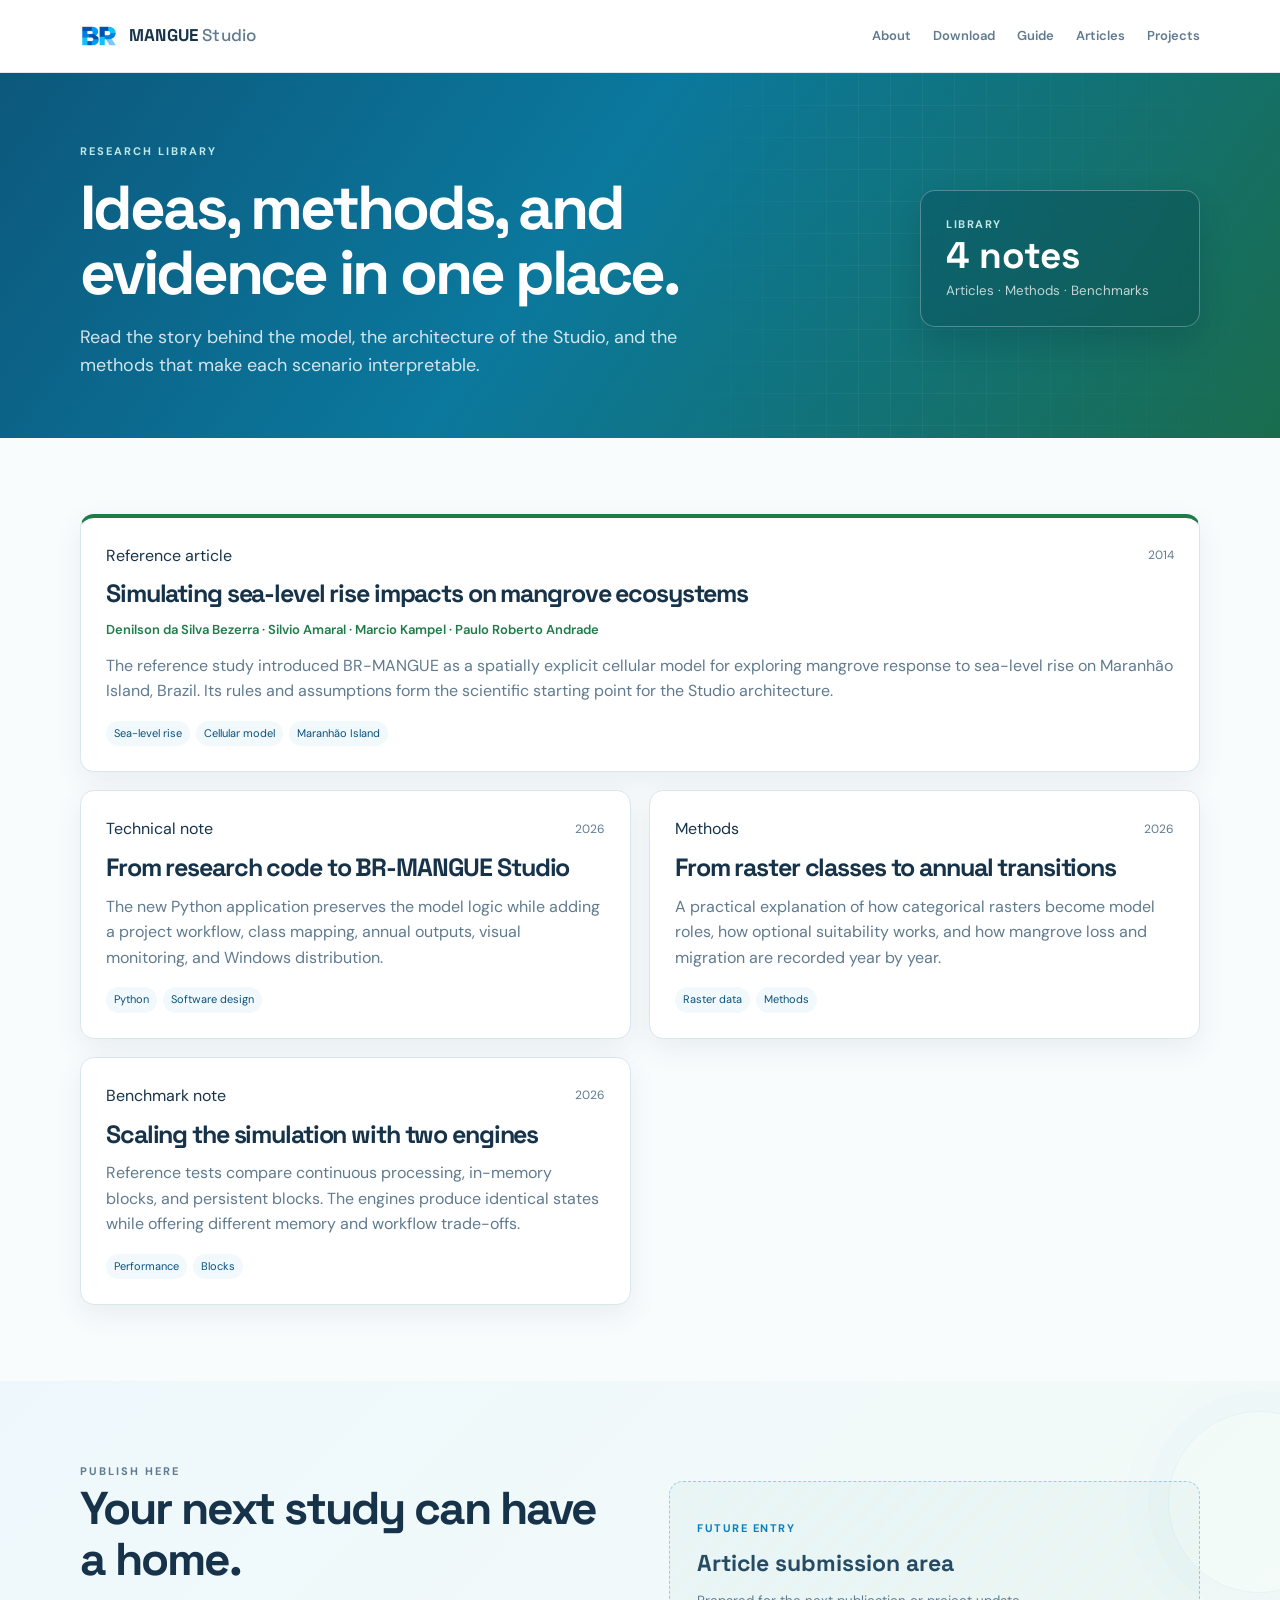
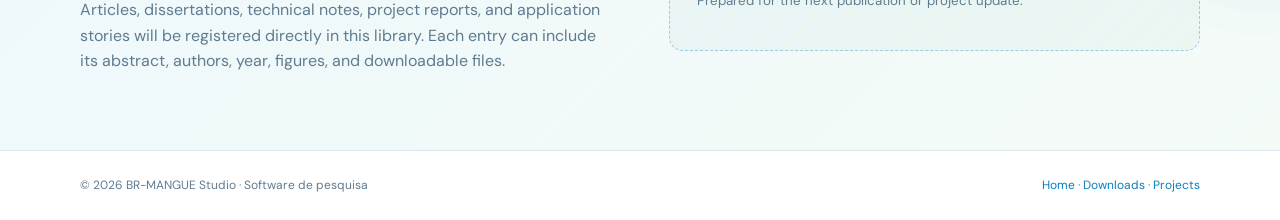
==== docs/articles.html @ ee466a0e "Add direct downloads and portal pages" ====
<!doctype html>
<html lang="en">
<head>
  <meta charset="utf-8">
  <meta name="viewport" content="width=device-width, initial-scale=1">
  <meta name="description" content="Research articles, technical notes, and methods related to BR-MANGUE Studio.">
  <title>Articles · BR-MANGUE Studio</title>
  <link rel="icon" href="assets/BR-MANGUE_BR_icon.png" type="image/png">
  <link rel="stylesheet" href="styles.css">
</head>
<body>
  <header class="site-header"><div class="container nav-wrap"><a class="brand" href="index.html"><img src="assets/BR-MANGUE_BR_icon.png" alt="BR-MANGUE icon"><span>MANGUE <em>Studio</em></span></a><nav aria-label="Primary navigation"><a href="index.html#about">About</a><a href="downloads.html">Download</a><a href="guide.html">Guide</a><a href="articles.html" aria-current="page">Articles</a><a href="projects.html">Projects</a></nav></div></header>

  <main>
    <section class="page-hero"><div class="container page-hero-grid"><div><p class="eyebrow">Research library</p><h1>Ideas, methods, and evidence in one place.</h1><p class="page-lead">Read the story behind the model, the architecture of the Studio, and the methods that make each scenario interpretable.</p></div><div class="page-hero-badge"><span>Library</span><b>4 notes</b><small>Articles · Methods · Benchmarks</small></div></div></section>

    <section class="section"><div class="container"><div class="article-grid"><article class="article-card featured-article"><div class="article-meta"><span>Reference article</span><small>2014</small></div><h2>Simulating sea-level rise impacts on mangrove ecosystems</h2><p class="byline">Denilson da Silva Bezerra · Silvio Amaral · Marcio Kampel · Paulo Roberto Andrade</p><p>The reference study introduced BR-MANGUE as a spatially explicit cellular model for exploring mangrove response to sea-level rise on Maranhão Island, Brazil. Its rules and assumptions form the scientific starting point for the Studio architecture.</p><div class="article-tags"><span>Sea-level rise</span><span>Cellular model</span><span>Maranhão Island</span></div></article><article class="article-card"><div class="article-meta"><span>Technical note</span><small>2026</small></div><h2>From research code to BR-MANGUE Studio</h2><p>The new Python application preserves the model logic while adding a project workflow, class mapping, annual outputs, visual monitoring, and Windows distribution.</p><div class="article-tags"><span>Python</span><span>Software design</span></div></article><article class="article-card"><div class="article-meta"><span>Methods</span><small>2026</small></div><h2>From raster classes to annual transitions</h2><p>A practical explanation of how categorical rasters become model roles, how optional suitability works, and how mangrove loss and migration are recorded year by year.</p><div class="article-tags"><span>Raster data</span><span>Methods</span></div></article><article class="article-card"><div class="article-meta"><span>Benchmark note</span><small>2026</small></div><h2>Scaling the simulation with two engines</h2><p>Reference tests compare continuous processing, in-memory blocks, and persistent blocks. The engines produce identical states while offering different memory and workflow trade-offs.</p><div class="article-tags"><span>Performance</span><span>Blocks</span></div></article></div></div></section>

    <section class="section tinted"><div class="container split"><div><p class="eyebrow">Publish here</p><h2>Your next study can have a home.</h2><p>Articles, dissertations, technical notes, project reports, and application stories will be registered directly in this library. Each entry can include its abstract, authors, year, figures, and downloadable files.</p></div><div class="submission-card"><span>Future entry</span><b>Article submission area</b><small>Prepared for the next publication or project update.</small></div></div></section>
  </main>

  <footer class="site-footer"><div class="container footer-wrap"><span>© 2026 BR-MANGUE Studio · Software de pesquisa</span><span><a href="index.html">Home</a> · <a href="downloads.html">Downloads</a> · <a href="projects.html">Projects</a></span></div></footer>
</body>
</html>
---- docs/styles.css ----
@import url('https://fonts.googleapis.com/css2?family=DM+Sans:wght@400;500;600;700&family=Space+Grotesk:wght@500;600;700&display=swap');

:root {
  --ink: #17334a;
  --ink-soft: #274b63;
  --muted: #607b8f;
  --blue: #087fbe;
  --blue-deep: #07517e;
  --cyan: #18b5d7;
  --green: #217b49;
  --green-deep: #125e3b;
  --moss: #a8d982;
  --coral: #e96950;
  --sand: #f4a45e;
  --line: #d9e7ed;
  --paper: #ffffff;
  --mist: #f2f9fc;
  --foam: #edf8f1;
  --shadow: 0 18px 50px rgba(20, 62, 88, .12);
  --shadow-soft: 0 10px 28px rgba(20, 62, 88, .08);
}

* { box-sizing: border-box; }
html { scroll-behavior: smooth; }
body { margin: 0; color: var(--ink); font: 16px/1.6 "DM Sans", "Segoe UI", Arial, sans-serif; background: #f9fcfd; }
body::selection { color: #fff; background: var(--blue); }
a { color: inherit; text-decoration: none; }
.container { width: min(1120px, calc(100% - 48px)); margin: auto; }

.site-header { position: sticky; top: 0; z-index: 5; background: rgba(255, 255, 255, .9); border-bottom: 1px solid rgba(217, 231, 237, .9); backdrop-filter: blur(16px); }
.nav-wrap { display: flex; align-items: center; justify-content: space-between; min-height: 72px; gap: 28px; }
.brand { display: inline-flex; align-items: center; gap: 11px; color: var(--ink); font-family: "Space Grotesk", "Segoe UI", sans-serif; font-size: 17px; font-weight: 700; letter-spacing: .01em; transition: color .25s ease, transform .25s ease; }
.brand:hover { color: var(--blue); transform: translateY(-1px); }
.brand img { width: 38px; height: 38px; object-fit: contain; }
.brand em { color: var(--muted); font-style: normal; font-weight: 500; }
.site-header nav { display: flex; align-items: center; gap: 22px; color: var(--muted); font-size: 13px; font-weight: 600; }
.site-header nav a { transition: color .2s ease, transform .2s ease; }
.site-header nav a:hover { color: var(--blue); transform: translateY(-1px); }
.nav-button { padding: 8px 14px; color: var(--blue) !important; border: 1px solid rgba(8, 127, 190, .35); border-radius: 9px; background: rgba(8, 127, 190, .04); }
.nav-button:hover { background: var(--mist); }

.hero { position: relative; overflow: hidden; padding: 78px 0 72px; background: radial-gradient(circle at 84% 8%, rgba(24, 181, 215, .16), transparent 30%), linear-gradient(135deg, #eef9fd 0%, #fff 54%, #f0faf3 100%); }
.hero::before { position: absolute; width: 520px; height: 520px; right: -180px; bottom: -270px; content: ""; border: 1px solid rgba(33, 123, 73, .12); border-radius: 50%; box-shadow: 0 0 0 38px rgba(33, 123, 73, .035), 0 0 0 78px rgba(33, 123, 73, .025); animation: orbit 18s ease-in-out infinite alternate; }
.hero::after { position: absolute; inset: 0 0 0 47%; content: ""; opacity: .28; background-image: linear-gradient(rgba(8, 127, 190, .16) 1px, transparent 1px), linear-gradient(90deg, rgba(8, 127, 190, .16) 1px, transparent 1px); background-size: 34px 34px; mask-image: linear-gradient(90deg, transparent 0%, #000 28%, #000 72%, transparent 100%); animation: cells 24s linear infinite; }
.hero-grid { position: relative; z-index: 1; display: grid; grid-template-columns: minmax(0, 1.05fr) minmax(340px, .95fr); align-items: center; gap: 58px; }

.eyebrow { display: inline-flex; align-items: center; margin: 0 0 14px; color: var(--blue); font-size: 11px; font-weight: 700; letter-spacing: .18em; text-transform: uppercase; }
.hero h1, h2, h3 { font-family: "Space Grotesk", "Segoe UI", sans-serif; }
.hero h1 { max-width: 700px; margin: 0 0 20px; color: var(--ink); font-size: clamp(42px, 5.5vw, 70px); line-height: 1.06; letter-spacing: -.055em; }
.lead { max-width: 600px; margin: 0; color: var(--muted); font-size: 19px; line-height: 1.58; }
.hero-actions { display: flex; flex-wrap: wrap; gap: 11px; margin: 30px 0 16px; }
.button { display: inline-flex; align-items: center; justify-content: center; padding: 11px 17px; border-radius: 9px; font-size: 13px; font-weight: 700; transition: transform .25s ease, box-shadow .25s ease, background .25s ease; }
.button:hover { transform: translateY(-2px); }
.button.primary { color: #fff; background: linear-gradient(135deg, var(--blue), #0699be); box-shadow: 0 9px 22px rgba(8, 127, 190, .22); }
.button.primary:hover { box-shadow: 0 13px 28px rgba(8, 127, 190, .28); }
.button.secondary { color: var(--ink-soft); border: 1px solid var(--line); background: rgba(255, 255, 255, .8); }
.button.secondary:hover { background: #fff; box-shadow: var(--shadow-soft); }
.version-note { margin: 0; color: var(--muted); font-size: 12px; }

.hero-side { display: grid; gap: 16px; }
.demo-card, .hero-card { margin: 0; border: 1px solid rgba(217, 231, 237, .95); border-radius: 17px; background: rgba(255, 255, 255, .92); box-shadow: var(--shadow); transition: transform .35s ease, box-shadow .35s ease; }
.demo-card { padding: 13px 13px 15px; animation: float 9s ease-in-out infinite; }
.hero-card { padding: 22px; animation: float 9s ease-in-out 1.2s infinite; }
.demo-card:hover, .hero-card:hover { transform: translateY(-5px); box-shadow: 0 22px 55px rgba(20, 62, 88, .16); }
.demo-label { margin: 0 2px 10px; color: var(--green); font-size: 11px; font-weight: 700; letter-spacing: .14em; text-align: center; text-transform: uppercase; }
.demo-card img { display: block; width: 100%; height: auto; border: 1px solid var(--line); border-radius: 10px; }
.demo-card figcaption { margin: 10px 2px 0; color: var(--muted); font-size: 12px; line-height: 1.45; }
.hero-card img { display: block; width: 100%; height: auto; }
.hero-card-footer { display: flex; flex-wrap: wrap; gap: 7px; margin-top: 16px; }
.hero-card-footer span { padding: 4px 8px; color: var(--green-deep); border-radius: 30px; background: var(--foam); font-size: 11px; font-weight: 600; }

.section { position: relative; padding: 76px 0; }
.section.tinted { overflow: hidden; background: linear-gradient(135deg, #eef8fc 0%, #f4fbf7 100%); }
.section.tinted::after { position: absolute; width: 180px; height: 180px; right: -70px; top: 30px; content: ""; opacity: .5; border: 1px solid rgba(8, 127, 190, .12); border-radius: 50%; box-shadow: 0 0 0 20px rgba(8, 127, 190, .025), 0 0 0 42px rgba(8, 127, 190, .02); }
h2 { max-width: 720px; margin: 0 0 13px; color: var(--ink); font-size: clamp(30px, 4vw, 46px); line-height: 1.1; letter-spacing: -.045em; }
.section-intro { max-width: 720px; margin: 0; color: var(--muted); font-size: 17px; }
.feature-grid { display: grid; grid-template-columns: repeat(3, 1fr); gap: 18px; margin-top: 36px; }
.feature-grid article, .benchmark-card { position: relative; overflow: hidden; padding: 23px; border: 1px solid var(--line); border-radius: 13px; background: rgba(255, 255, 255, .9); box-shadow: var(--shadow-soft); transition: transform .3s ease, border-color .3s ease, box-shadow .3s ease; }
.feature-grid article::before, .benchmark-card::before { position: absolute; inset: 0 0 auto; height: 3px; content: ""; background: linear-gradient(90deg, var(--cyan), var(--green)); transform: scaleX(.25); transform-origin: left; transition: transform .3s ease; }
.feature-grid article:hover, .benchmark-card:hover { border-color: rgba(8, 127, 190, .3); box-shadow: 0 16px 34px rgba(20, 62, 88, .12); transform: translateY(-4px); }
.feature-grid article:hover::before, .benchmark-card:hover::before { transform: scaleX(1); }
.feature-number { display: inline-grid; width: 27px; height: 27px; place-items: center; color: var(--blue); border: 1px solid rgba(8, 127, 190, .25); border-radius: 50%; background: var(--mist); font-size: 11px; font-weight: 700; }
.feature-grid h3 { margin: 23px 0 7px; font-size: 19px; letter-spacing: -.02em; }
.feature-grid p, .split p { margin: 0; color: var(--muted); }
.split { display: grid; grid-template-columns: 1fr 1fr; align-items: center; gap: 58px; }
.info-card { display: grid; gap: 5px; padding: 27px 30px; border: 1px solid rgba(33, 123, 73, .14); border-left: 4px solid var(--green); background: linear-gradient(145deg, #fff, #f4fbf7); box-shadow: var(--shadow); }
.info-card strong, .benchmark-card strong { color: var(--muted); font-size: 11px; font-weight: 700; letter-spacing: .13em; text-transform: uppercase; }
.info-card span { color: var(--green); font-family: "Space Grotesk", sans-serif; font-size: 27px; font-weight: 700; }
.info-card small, .geotam-card small { color: var(--muted); }
.text-link { display: inline-block; margin-top: 19px; color: var(--blue); font-weight: 700; transition: color .2s ease, transform .2s ease; }
.text-link:hover { color: var(--green); transform: translateX(3px); }
.link-list { display: grid; border-top: 1px solid var(--line); }
.link-list a { display: grid; grid-template-columns: 1fr auto; gap: 2px; padding: 15px 0; border-bottom: 1px solid var(--line); transition: padding .25s ease, color .2s ease; }
.link-list a:hover { padding-left: 7px; color: var(--blue); }
.link-list span { font-weight: 700; }
.link-list small { color: var(--muted); }
.link-list b { grid-column: 2; grid-row: 1 / span 2; color: var(--blue); font-weight: 500; }
.research-block { align-items: start; }
.geotam-card { display: grid; justify-items: center; gap: 12px; padding: 24px; border: 1px solid var(--line); border-radius: 13px; background: rgba(255, 255, 255, .88); text-align: center; box-shadow: var(--shadow-soft); }
.geotam-card span { color: var(--muted); font-size: 11px; font-weight: 700; letter-spacing: .14em; text-transform: uppercase; }
.geotam-card img { display: block; width: min(100%, 360px); height: auto; object-fit: contain; }
.benchmark-grid { display: grid; grid-template-columns: repeat(3, 1fr); gap: 18px; margin-top: 32px; }
.benchmark-card { display: grid; gap: 8px; padding: 23px; }
.benchmark-card span { color: var(--green); font-family: "Space Grotesk", sans-serif; font-size: 26px; font-weight: 700; line-height: 1.1; }
.benchmark-card small { color: var(--muted); line-height: 1.45; }
.benchmark-note { max-width: 900px; margin: 21px 0 0; color: var(--muted); font-size: 13px; }
.origin-block { align-items: center; }
.origin-block p + p { margin-top: 14px; }
.origin-card { display: grid; gap: 8px; padding: 29px; border: 1px solid rgba(8, 127, 190, .16); border-radius: 14px; background: linear-gradient(145deg, #fff, #eff9fc); box-shadow: var(--shadow); }
.origin-card span { color: var(--blue); font-size: 11px; font-weight: 700; letter-spacing: .14em; text-transform: uppercase; }
.origin-card b { color: var(--ink); font-family: "Space Grotesk", sans-serif; font-size: 28px; line-height: 1.12; }
.origin-card small { color: var(--muted); line-height: 1.5; }
.site-footer { padding: 25px 0; color: var(--muted); font-size: 12px; border-top: 1px solid var(--line); background: #fff; }
.footer-wrap { display: flex; justify-content: space-between; gap: 20px; }
.site-footer a { color: var(--blue); transition: color .2s ease; }
.site-footer a:hover { color: var(--green); }
code { padding: 2px 6px; color: var(--blue-deep); border-radius: 5px; background: #eaf4f8; font-size: .9em; }

@keyframes float { 0%, 100% { transform: translateY(0); } 50% { transform: translateY(-5px); } }
@keyframes orbit { from { transform: translate(0, 0) rotate(0deg); } to { transform: translate(-18px, -12px) rotate(12deg); } }
@keyframes cells { from { background-position: 0 0, 0 0; } to { background-position: 34px 34px, 34px 34px; } }

@media (max-width: 900px) {
  .hero-grid { grid-template-columns: 1fr; gap: 42px; }
  .hero-side { max-width: 650px; }
  .benchmark-grid { grid-template-columns: 1fr; }
}
@media (max-width: 820px) {
  .site-header nav a:not(.nav-button) { display: none; }
  .hero { padding: 61px 0 58px; }
  .section { padding: 62px 0; }
  .feature-grid, .split { grid-template-columns: 1fr; gap: 28px; }
  .footer-wrap { flex-direction: column; gap: 7px; }
  .hero h1 { font-size: 47px; }
}
@media (max-width: 480px) {
  .container { width: min(100% - 32px, 1120px); }
  .nav-wrap { min-height: 64px; }
  .brand { font-size: 15px; }
  .hero h1 { font-size: 40px; }
  .lead { font-size: 18px; }
  .hero-actions { align-items: stretch; flex-direction: column; }
  .button { width: 100%; }
}
@media (prefers-reduced-motion: reduce) {
  *, *::before, *::after { animation-duration: .01ms !important; animation-iteration-count: 1 !important; scroll-behavior: auto !important; transition-duration: .01ms !important; }
}

/* Inner pages: a compact portal layout with the same coastal palette. */
.page-hero { position: relative; overflow: hidden; padding: 64px 0 58px; background: linear-gradient(125deg, #0c587c 0%, #0b789d 44%, #196c4d 100%); }
.page-hero::after { position: absolute; inset: 0 0 0 52%; content: ""; opacity: .22; background-image: linear-gradient(rgba(255,255,255,.22) 1px, transparent 1px), linear-gradient(90deg, rgba(255,255,255,.22) 1px, transparent 1px); background-size: 32px 32px; mask-image: linear-gradient(90deg, transparent, #000 35%, transparent); animation: cells 28s linear infinite; }
.page-hero-grid { position: relative; z-index: 1; display: grid; grid-template-columns: minmax(0, 1fr) 280px; align-items: center; gap: 52px; }
.page-hero .eyebrow { color: #bfe9e7; }
.page-hero h1 { max-width: 750px; margin: 0; color: #fff; font-family: "Space Grotesk", sans-serif; font-size: clamp(39px, 5vw, 62px); line-height: 1.06; letter-spacing: -.05em; }
.page-lead { max-width: 660px; margin: 18px 0 0; color: rgba(255,255,255,.82); font-size: 18px; line-height: 1.55; }
.page-hero-badge { display: grid; gap: 4px; padding: 25px; color: #fff; border: 1px solid rgba(255,255,255,.28); border-radius: 15px; background: rgba(3, 49, 70, .25); box-shadow: 0 16px 32px rgba(3, 40, 58, .2); backdrop-filter: blur(10px); }
.page-hero-badge span { color: #bfe9e7; font-size: 11px; font-weight: 700; letter-spacing: .14em; text-transform: uppercase; }
.page-hero-badge b { font-family: "Space Grotesk", sans-serif; font-size: 37px; line-height: 1.05; }
.page-hero-badge small { color: rgba(255,255,255,.74); }

.download-grid { display: grid; grid-template-columns: minmax(0, 1.18fr) minmax(280px, .82fr); gap: 22px; align-items: stretch; }
.download-card, .requirements-card { padding: 28px; border: 1px solid var(--line); border-radius: 15px; background: #fff; box-shadow: var(--shadow-soft); }
.download-card.featured { border-top: 4px solid var(--blue); }
.download-card h2, .requirements-card h2 { margin: 17px 0 10px; font-size: 29px; }
.download-card p, .requirements-card p { color: var(--muted); }
.download-card-top, .project-top, .article-meta { display: flex; align-items: center; justify-content: space-between; gap: 12px; }
.release-tag, .project-top span { padding: 5px 9px; color: var(--green-deep); border-radius: 30px; background: var(--foam); font-size: 10px; font-weight: 700; letter-spacing: .12em; text-transform: uppercase; }
.release-date, .article-meta small { color: var(--muted); font-size: 12px; }
.check-list { display: grid; gap: 7px; margin: 20px 0 25px; padding: 0; list-style: none; color: var(--ink-soft); font-size: 14px; }
.check-list li { position: relative; padding-left: 21px; }
.check-list li::before { position: absolute; left: 0; top: .55em; width: 8px; height: 8px; content: ""; border-radius: 50%; background: var(--cyan); box-shadow: 0 0 0 4px rgba(24,181,215,.12); }
.download-button { margin-top: 3px; }
.download-meta { margin: 17px 0 0; font-size: 11px; line-height: 1.6; overflow-wrap: anywhere; }
.download-meta code { font-size: 10px; }
.requirements-card { display: grid; align-content: start; gap: 9px; background: linear-gradient(145deg, #f4fbfd, #f3faf5); }
.requirements-card .eyebrow { margin-bottom: 2px; }
.requirement-row { display: flex; justify-content: space-between; gap: 12px; padding: 10px 0; border-bottom: 1px solid var(--line); font-size: 13px; }
.requirement-row span { color: var(--muted); }
.requirement-row b { color: var(--ink-soft); text-align: right; }
.notice { display: grid; gap: 3px; margin-top: 10px; padding: 12px; border-radius: 9px; background: rgba(244,164,94,.13); }
.notice strong { color: #9a5b22; font-size: 12px; }
.notice small { color: var(--muted); line-height: 1.45; }
.release-list { display: grid; gap: 12px; }
.release-list > div { display: grid; gap: 3px; padding: 18px 20px; border: 1px solid var(--line); border-radius: 11px; background: rgba(255,255,255,.82); }
.release-list span { color: var(--blue); font-family: "Space Grotesk", sans-serif; font-size: 24px; font-weight: 700; }
.release-list b { color: var(--ink-soft); }
.release-list small { color: var(--muted); }
.release-next { opacity: .74; }

.step-grid { display: grid; grid-template-columns: repeat(4, 1fr); gap: 15px; }
.step-grid article { padding: 21px; border: 1px solid var(--line); border-radius: 13px; background: #fff; box-shadow: var(--shadow-soft); transition: transform .3s ease, box-shadow .3s ease; }
.step-grid article:hover { transform: translateY(-4px); box-shadow: var(--shadow); }
.step-grid article > span { color: var(--blue); font-family: "Space Grotesk", sans-serif; font-size: 12px; font-weight: 700; }
.step-grid h2 { margin: 22px 0 8px; font-size: 20px; }
.step-grid p { margin: 0; color: var(--muted); font-size: 14px; line-height: 1.5; }
.guide-section { display: grid; grid-template-columns: .85fr 1.15fr; gap: 58px; align-items: start; }
.guide-points { display: grid; gap: 0; border-top: 1px solid rgba(8,127,190,.18); }
.guide-points > div { display: grid; gap: 3px; padding: 15px 0; border-bottom: 1px solid rgba(8,127,190,.18); }
.guide-points b { color: var(--ink-soft); }
.guide-points span { color: var(--muted); font-size: 14px; }
.input-list { display: grid; border-top: 1px solid var(--line); }
.input-list > div { display: flex; justify-content: space-between; gap: 18px; padding: 14px 0; border-bottom: 1px solid var(--line); font-size: 14px; }
.input-list span { color: var(--muted); }
.input-list b { color: var(--ink-soft); text-align: right; }
.engine-grid { display: grid; grid-template-columns: repeat(2, 1fr); gap: 18px; margin-top: 29px; }
.engine-grid article { padding: 26px; border: 1px solid var(--line); border-radius: 13px; background: rgba(255,255,255,.9); box-shadow: var(--shadow-soft); }
.engine-grid article h2 { margin: 17px 0 8px; font-size: 25px; }
.engine-grid article p { margin: 0; color: var(--muted); }
.engine-mark { color: var(--blue); font-size: 11px; font-weight: 700; letter-spacing: .14em; text-transform: uppercase; }
.check-panel { display: grid; gap: 10px; padding: 22px; border: 1px solid var(--line); border-radius: 13px; background: #fff; box-shadow: var(--shadow-soft); }
.check-panel label { display: flex; align-items: center; gap: 10px; color: var(--ink-soft); font-size: 14px; }
.check-panel input { accent-color: var(--green); }
.pdf-slot, .submission-card { display: grid; align-content: center; gap: 8px; min-height: 170px; padding: 27px; border: 1px dashed rgba(8,127,190,.35); border-radius: 14px; background: repeating-linear-gradient(-45deg, rgba(8,127,190,.035), rgba(8,127,190,.035) 10px, rgba(33,123,73,.035) 10px, rgba(33,123,73,.035) 20px); }
.pdf-slot span, .submission-card span { color: var(--blue); font-size: 11px; font-weight: 700; letter-spacing: .14em; text-transform: uppercase; }
.pdf-slot b, .submission-card b { color: var(--ink-soft); font-family: "Space Grotesk", sans-serif; font-size: 23px; }
.pdf-slot small, .submission-card small { color: var(--muted); }

.article-grid { display: grid; grid-template-columns: repeat(2, 1fr); gap: 18px; }
.article-card { display: grid; align-content: start; gap: 12px; padding: 25px; border: 1px solid var(--line); border-radius: 14px; background: #fff; box-shadow: var(--shadow-soft); transition: transform .3s ease, box-shadow .3s ease; }
.article-card:hover { transform: translateY(-4px); box-shadow: var(--shadow); }
.article-card h2 { margin: 0; font-size: 25px; }
.article-card p { margin: 0; color: var(--muted); }
.article-card .byline { color: var(--green); font-size: 13px; font-weight: 600; }
.article-tags { display: flex; flex-wrap: wrap; gap: 6px; margin-top: 5px; }
.article-tags span { padding: 4px 8px; color: var(--blue-deep); border-radius: 30px; background: var(--mist); font-size: 11px; }
.featured-article { grid-column: 1 / -1; border-top: 4px solid var(--green); }

.project-grid { display: grid; grid-template-columns: repeat(3, 1fr); gap: 18px; }
.project-card { display: grid; align-content: start; gap: 13px; padding: 24px; border: 1px solid var(--line); border-radius: 14px; background: #fff; box-shadow: var(--shadow-soft); transition: transform .3s ease, box-shadow .3s ease; }
.project-card:hover { transform: translateY(-4px); box-shadow: var(--shadow); }
.project-card.project-featured { border-top: 4px solid var(--blue); }
.project-top b { color: var(--green); font-size: 11px; }
.project-card h2 { margin: 5px 0 0; font-size: 25px; }
.project-card p { margin: 0; color: var(--muted); }
.project-stats { display: grid; gap: 6px; margin-top: 6px; padding-top: 13px; border-top: 1px solid var(--line); }
.project-stats span { color: var(--muted); font-size: 12px; }
.project-stats b { color: var(--ink-soft); }
.timeline { display: grid; gap: 0; max-width: 820px; margin-top: 29px; }
.timeline-item { display: grid; grid-template-columns: 85px 1fr; gap: 20px; padding: 17px 0; border-bottom: 1px solid rgba(8,127,190,.18); }
.timeline-item > span { color: var(--blue); font-family: "Space Grotesk", sans-serif; font-size: 13px; font-weight: 700; }
.timeline-item div { display: grid; gap: 3px; }
.timeline-item b { color: var(--ink-soft); }
.timeline-item small { color: var(--muted); }

@media (max-width: 900px) {
  .page-hero-grid, .download-grid, .guide-section { grid-template-columns: 1fr; gap: 30px; }
  .page-hero-badge { max-width: 330px; }
  .step-grid { grid-template-columns: repeat(2, 1fr); }
  .project-grid { grid-template-columns: 1fr; }
}
@media (max-width: 820px) {
  .page-hero { padding: 53px 0 48px; }
  .page-hero h1 { font-size: 44px; }
  .engine-grid, .article-grid { grid-template-columns: 1fr; }
  .featured-article { grid-column: auto; }
}
@media (max-width: 480px) {
  .page-hero h1 { font-size: 38px; }
  .step-grid { grid-template-columns: 1fr; }
  .download-card, .requirements-card, .article-card, .project-card { padding: 21px; }
  .input-list > div, .requirement-row { align-items: start; flex-direction: column; gap: 3px; }
  .input-list b, .requirement-row b { text-align: left; }
  .timeline-item { grid-template-columns: 58px 1fr; gap: 10px; }
}
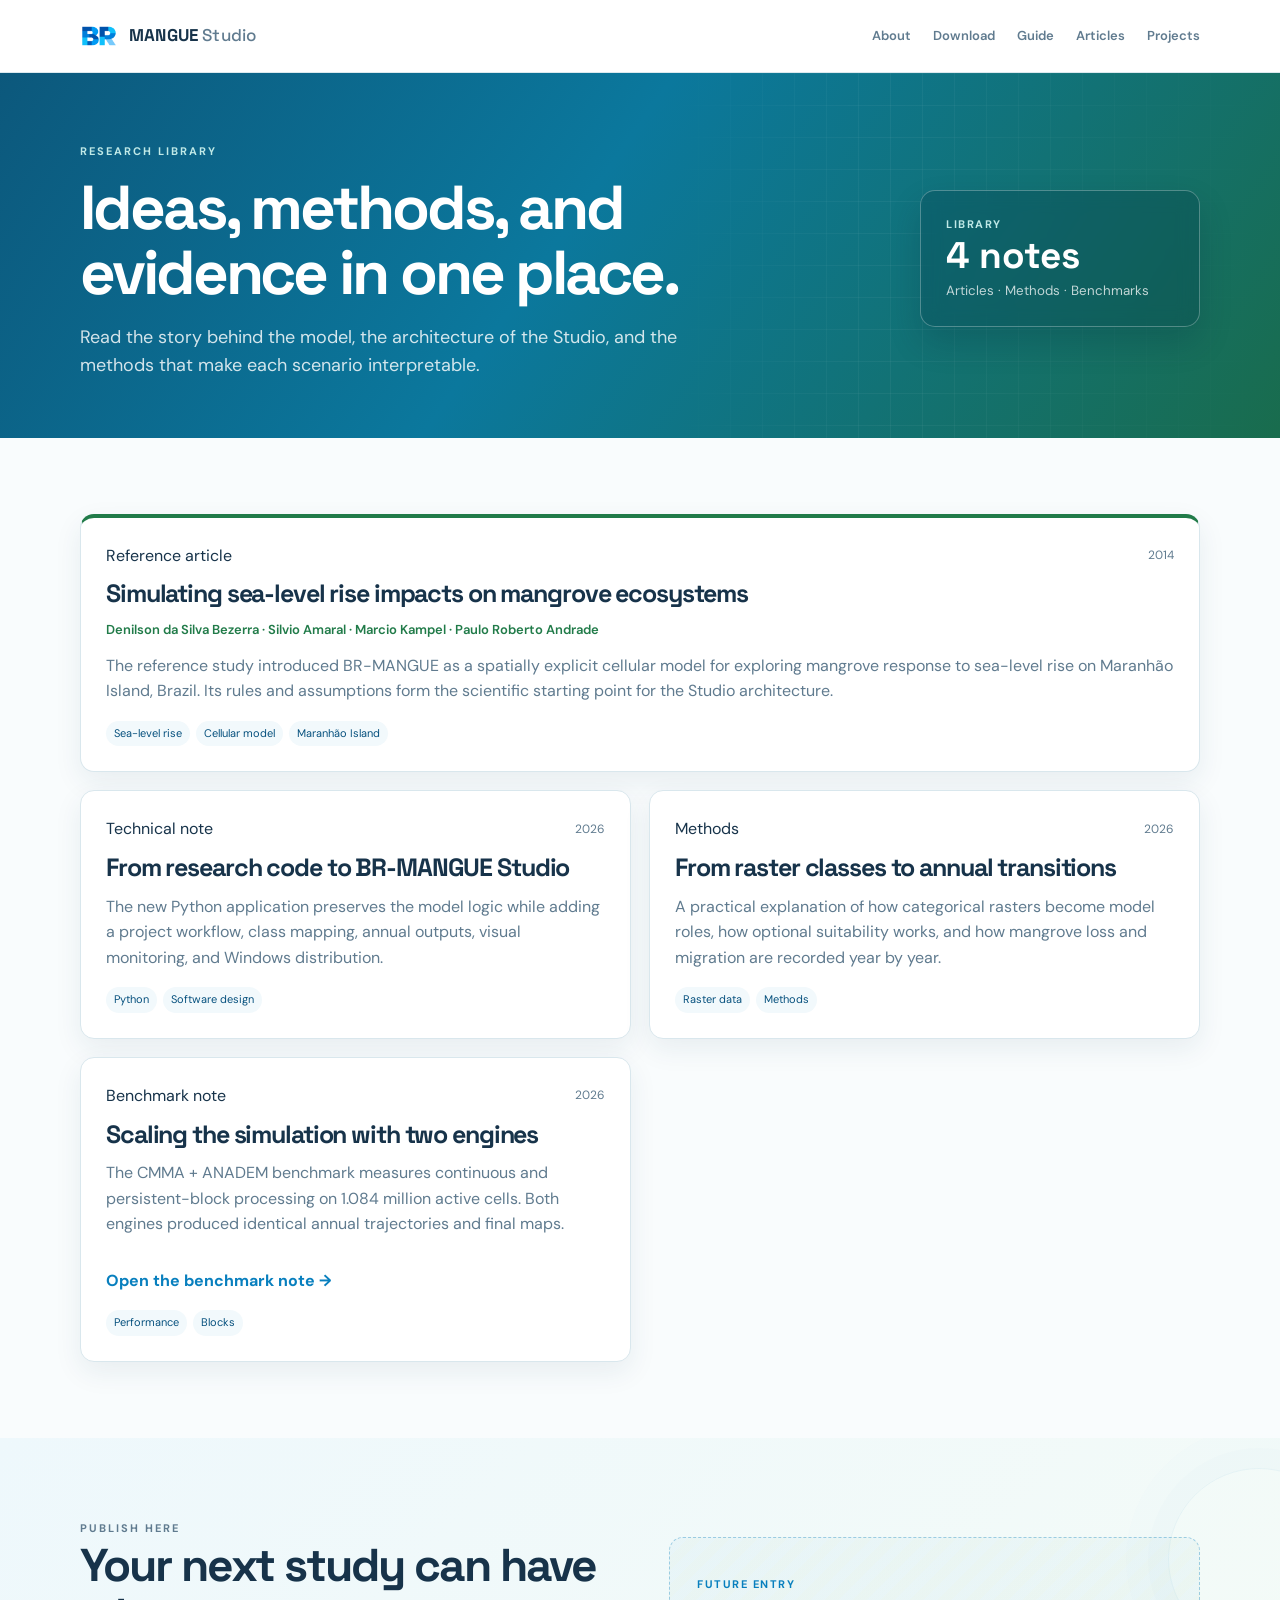
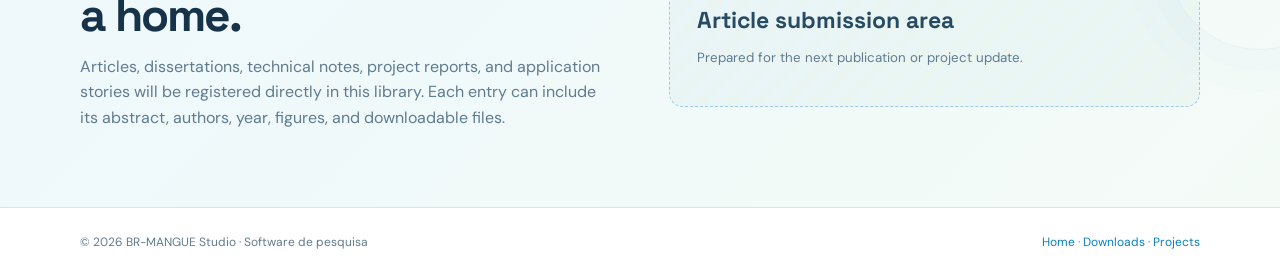
==== commit 487f3853: "Add CMMA ANADEM performance benchmark note" ====
--- a/docs/articles.html
+++ b/docs/articles.html
@@ -14,7 +14,7 @@
   <main>
     <section class="page-hero"><div class="container page-hero-grid"><div><p class="eyebrow">Research library</p><h1>Ideas, methods, and evidence in one place.</h1><p class="page-lead">Read the story behind the model, the architecture of the Studio, and the methods that make each scenario interpretable.</p></div><div class="page-hero-badge"><span>Library</span><b>4 notes</b><small>Articles · Methods · Benchmarks</small></div></div></section>
 
-    <section class="section"><div class="container"><div class="article-grid"><article class="article-card featured-article"><div class="article-meta"><span>Reference article</span><small>2014</small></div><h2>Simulating sea-level rise impacts on mangrove ecosystems</h2><p class="byline">Denilson da Silva Bezerra · Silvio Amaral · Marcio Kampel · Paulo Roberto Andrade</p><p>The reference study introduced BR-MANGUE as a spatially explicit cellular model for exploring mangrove response to sea-level rise on Maranhão Island, Brazil. Its rules and assumptions form the scientific starting point for the Studio architecture.</p><div class="article-tags"><span>Sea-level rise</span><span>Cellular model</span><span>Maranhão Island</span></div></article><article class="article-card"><div class="article-meta"><span>Technical note</span><small>2026</small></div><h2>From research code to BR-MANGUE Studio</h2><p>The new Python application preserves the model logic while adding a project workflow, class mapping, annual outputs, visual monitoring, and Windows distribution.</p><div class="article-tags"><span>Python</span><span>Software design</span></div></article><article class="article-card"><div class="article-meta"><span>Methods</span><small>2026</small></div><h2>From raster classes to annual transitions</h2><p>A practical explanation of how categorical rasters become model roles, how optional suitability works, and how mangrove loss and migration are recorded year by year.</p><div class="article-tags"><span>Raster data</span><span>Methods</span></div></article><article class="article-card"><div class="article-meta"><span>Benchmark note</span><small>2026</small></div><h2>Scaling the simulation with two engines</h2><p>Reference tests compare continuous processing, in-memory blocks, and persistent blocks. The engines produce identical states while offering different memory and workflow trade-offs.</p><div class="article-tags"><span>Performance</span><span>Blocks</span></div></article></div></div></section>
+    <section class="section"><div class="container"><div class="article-grid"><article class="article-card featured-article"><div class="article-meta"><span>Reference article</span><small>2014</small></div><h2>Simulating sea-level rise impacts on mangrove ecosystems</h2><p class="byline">Denilson da Silva Bezerra · Silvio Amaral · Marcio Kampel · Paulo Roberto Andrade</p><p>The reference study introduced BR-MANGUE as a spatially explicit cellular model for exploring mangrove response to sea-level rise on Maranhão Island, Brazil. Its rules and assumptions form the scientific starting point for the Studio architecture.</p><div class="article-tags"><span>Sea-level rise</span><span>Cellular model</span><span>Maranhão Island</span></div></article><article class="article-card"><div class="article-meta"><span>Technical note</span><small>2026</small></div><h2>From research code to BR-MANGUE Studio</h2><p>The new Python application preserves the model logic while adding a project workflow, class mapping, annual outputs, visual monitoring, and Windows distribution.</p><div class="article-tags"><span>Python</span><span>Software design</span></div></article><article class="article-card"><div class="article-meta"><span>Methods</span><small>2026</small></div><h2>From raster classes to annual transitions</h2><p>A practical explanation of how categorical rasters become model roles, how optional suitability works, and how mangrove loss and migration are recorded year by year.</p><div class="article-tags"><span>Raster data</span><span>Methods</span></div></article><article class="article-card"><div class="article-meta"><span>Benchmark note</span><small>2026</small></div><h2>Scaling the simulation with two engines</h2><p>The CMMA + ANADEM benchmark measures continuous and persistent-block processing on 1.084 million active cells. Both engines produced identical annual trajectories and final maps.</p><a class="text-link" href="benchmark-cmma-anadem-20260917.html">Open the benchmark note →</a><div class="article-tags"><span>Performance</span><span>Blocks</span></div></article></div></div></section>
 
     <section class="section tinted"><div class="container split"><div><p class="eyebrow">Publish here</p><h2>Your next study can have a home.</h2><p>Articles, dissertations, technical notes, project reports, and application stories will be registered directly in this library. Each entry can include its abstract, authors, year, figures, and downloadable files.</p></div><div class="submission-card"><span>Future entry</span><b>Article submission area</b><small>Prepared for the next publication or project update.</small></div></div></section>
   </main>
--- a/docs/styles.css
+++ b/docs/styles.css
@@ -104,6 +104,22 @@
 .benchmark-card span { color: var(--green); font-family: "Space Grotesk", sans-serif; font-size: 26px; font-weight: 700; line-height: 1.1; }
 .benchmark-card small { color: var(--muted); line-height: 1.45; }
 .benchmark-note { max-width: 900px; margin: 21px 0 0; color: var(--muted); font-size: 13px; }
+.benchmark-note .text-link { margin-top: 0; font-size: inherit; }
+.metric-grid { display: grid; grid-template-columns: repeat(4, 1fr); gap: 14px; margin: 30px 0 34px; }
+.metric-card { display: grid; gap: 4px; padding: 20px; border: 1px solid var(--line); border-radius: 12px; background: #fff; box-shadow: var(--shadow-soft); }
+.metric-card strong { color: var(--blue); font-family: "Space Grotesk", sans-serif; font-size: 28px; line-height: 1.1; }
+.metric-card span { color: var(--muted); font-size: 13px; }
+.benchmark-table-wrap { overflow-x: auto; border: 1px solid var(--line); border-radius: 13px; background: #fff; box-shadow: var(--shadow-soft); }
+.benchmark-table { width: 100%; border-collapse: collapse; min-width: 670px; }
+.benchmark-table th, .benchmark-table td { padding: 14px 16px; border-bottom: 1px solid var(--line); text-align: left; vertical-align: top; }
+.benchmark-table th { color: var(--ink-soft); background: var(--mist); font-size: 12px; letter-spacing: .08em; text-transform: uppercase; }
+.benchmark-table td { color: var(--muted); font-size: 14px; }
+.benchmark-table td:first-child { color: var(--ink-soft); font-weight: 700; }
+.benchmark-table tr:last-child td { border-bottom: 0; }
+.benchmark-detail { display: grid; grid-template-columns: 1fr 1fr; gap: 18px; margin-top: 28px; }
+.benchmark-detail > div { padding: 22px; border: 1px solid var(--line); border-radius: 13px; background: linear-gradient(145deg, #fff, #f4fbf7); }
+.benchmark-detail h3 { margin: 0 0 8px; font-size: 20px; }
+.benchmark-detail p { margin: 0; color: var(--muted); font-size: 14px; }
 .origin-block { align-items: center; }
 .origin-block p + p { margin-top: 14px; }
 .origin-card { display: grid; gap: 8px; padding: 29px; border: 1px solid rgba(8, 127, 190, .16); border-radius: 14px; background: linear-gradient(145deg, #fff, #eff9fc); box-shadow: var(--shadow); }
@@ -252,6 +268,7 @@
   .page-hero { padding: 53px 0 48px; }
   .page-hero h1 { font-size: 44px; }
   .engine-grid, .article-grid { grid-template-columns: 1fr; }
+  .metric-grid, .benchmark-detail { grid-template-columns: 1fr 1fr; }
   .featured-article { grid-column: auto; }
 }
 @media (max-width: 480px) {
@@ -261,4 +278,5 @@
   .input-list > div, .requirement-row { align-items: start; flex-direction: column; gap: 3px; }
   .input-list b, .requirement-row b { text-align: left; }
   .timeline-item { grid-template-columns: 58px 1fr; gap: 10px; }
-}
+  .metric-grid, .benchmark-detail { grid-template-columns: 1fr; }
+}
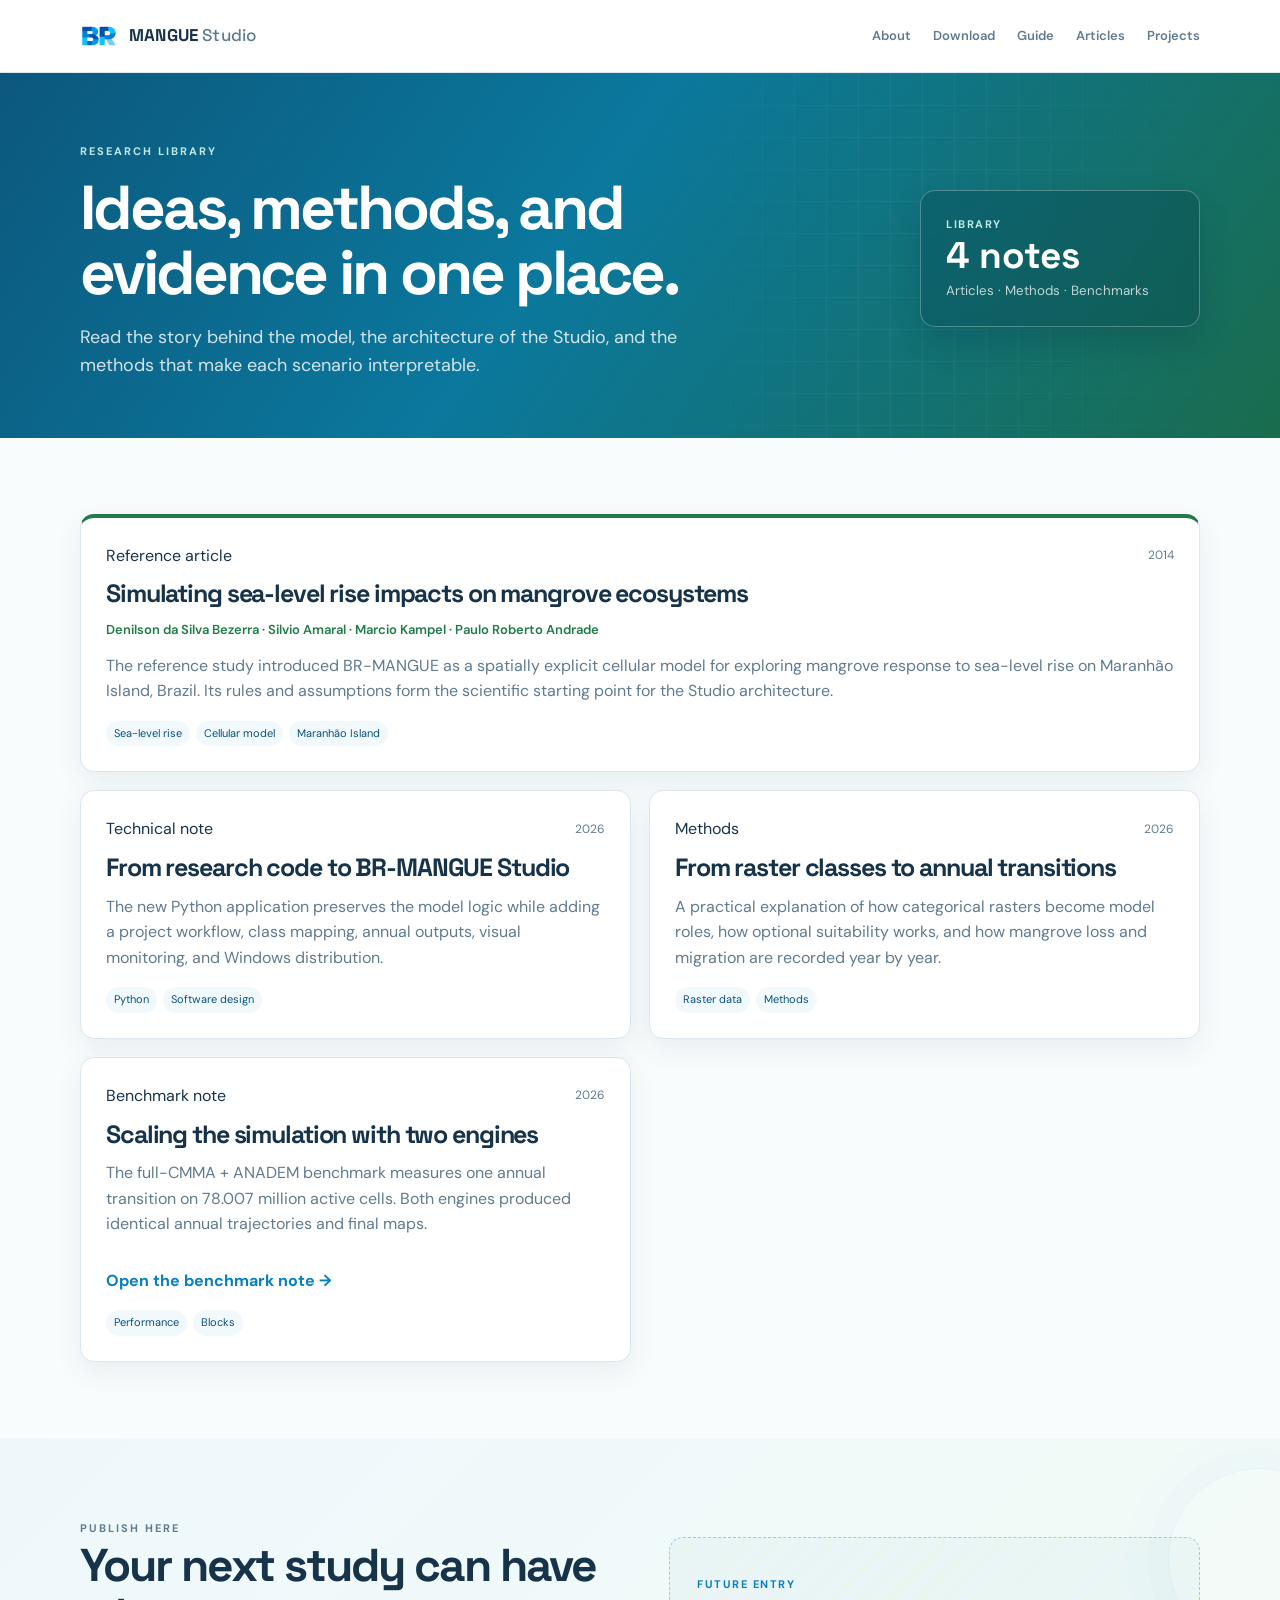
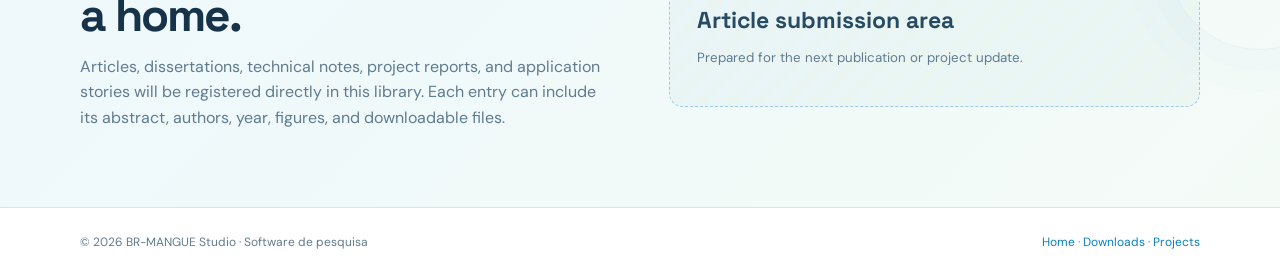
==== commit 4023d809: "Benchmark the complete CMMA grid" ====
--- a/docs/articles.html
+++ b/docs/articles.html
@@ -14,7 +14,7 @@
   <main>
     <section class="page-hero"><div class="container page-hero-grid"><div><p class="eyebrow">Research library</p><h1>Ideas, methods, and evidence in one place.</h1><p class="page-lead">Read the story behind the model, the architecture of the Studio, and the methods that make each scenario interpretable.</p></div><div class="page-hero-badge"><span>Library</span><b>4 notes</b><small>Articles · Methods · Benchmarks</small></div></div></section>
 
-    <section class="section"><div class="container"><div class="article-grid"><article class="article-card featured-article"><div class="article-meta"><span>Reference article</span><small>2014</small></div><h2>Simulating sea-level rise impacts on mangrove ecosystems</h2><p class="byline">Denilson da Silva Bezerra · Silvio Amaral · Marcio Kampel · Paulo Roberto Andrade</p><p>The reference study introduced BR-MANGUE as a spatially explicit cellular model for exploring mangrove response to sea-level rise on Maranhão Island, Brazil. Its rules and assumptions form the scientific starting point for the Studio architecture.</p><div class="article-tags"><span>Sea-level rise</span><span>Cellular model</span><span>Maranhão Island</span></div></article><article class="article-card"><div class="article-meta"><span>Technical note</span><small>2026</small></div><h2>From research code to BR-MANGUE Studio</h2><p>The new Python application preserves the model logic while adding a project workflow, class mapping, annual outputs, visual monitoring, and Windows distribution.</p><div class="article-tags"><span>Python</span><span>Software design</span></div></article><article class="article-card"><div class="article-meta"><span>Methods</span><small>2026</small></div><h2>From raster classes to annual transitions</h2><p>A practical explanation of how categorical rasters become model roles, how optional suitability works, and how mangrove loss and migration are recorded year by year.</p><div class="article-tags"><span>Raster data</span><span>Methods</span></div></article><article class="article-card"><div class="article-meta"><span>Benchmark note</span><small>2026</small></div><h2>Scaling the simulation with two engines</h2><p>The CMMA + ANADEM benchmark measures continuous and persistent-block processing on 1.084 million active cells. Both engines produced identical annual trajectories and final maps.</p><a class="text-link" href="benchmark-cmma-anadem-20260917.html">Open the benchmark note →</a><div class="article-tags"><span>Performance</span><span>Blocks</span></div></article></div></div></section>
+    <section class="section"><div class="container"><div class="article-grid"><article class="article-card featured-article"><div class="article-meta"><span>Reference article</span><small>2014</small></div><h2>Simulating sea-level rise impacts on mangrove ecosystems</h2><p class="byline">Denilson da Silva Bezerra · Silvio Amaral · Marcio Kampel · Paulo Roberto Andrade</p><p>The reference study introduced BR-MANGUE as a spatially explicit cellular model for exploring mangrove response to sea-level rise on Maranhão Island, Brazil. Its rules and assumptions form the scientific starting point for the Studio architecture.</p><div class="article-tags"><span>Sea-level rise</span><span>Cellular model</span><span>Maranhão Island</span></div></article><article class="article-card"><div class="article-meta"><span>Technical note</span><small>2026</small></div><h2>From research code to BR-MANGUE Studio</h2><p>The new Python application preserves the model logic while adding a project workflow, class mapping, annual outputs, visual monitoring, and Windows distribution.</p><div class="article-tags"><span>Python</span><span>Software design</span></div></article><article class="article-card"><div class="article-meta"><span>Methods</span><small>2026</small></div><h2>From raster classes to annual transitions</h2><p>A practical explanation of how categorical rasters become model roles, how optional suitability works, and how mangrove loss and migration are recorded year by year.</p><div class="article-tags"><span>Raster data</span><span>Methods</span></div></article><article class="article-card"><div class="article-meta"><span>Benchmark note</span><small>2026</small></div><h2>Scaling the simulation with two engines</h2><p>The full-CMMA + ANADEM benchmark measures one annual transition on 78.007 million active cells. Both engines produced identical annual trajectories and final maps.</p><a class="text-link" href="benchmark-cmma-anadem-20260917.html">Open the benchmark note →</a><div class="article-tags"><span>Performance</span><span>Blocks</span></div></article></div></div></section>
 
     <section class="section tinted"><div class="container split"><div><p class="eyebrow">Publish here</p><h2>Your next study can have a home.</h2><p>Articles, dissertations, technical notes, project reports, and application stories will be registered directly in this library. Each entry can include its abstract, authors, year, figures, and downloadable files.</p></div><div class="submission-card"><span>Future entry</span><b>Article submission area</b><small>Prepared for the next publication or project update.</small></div></div></section>
   </main>
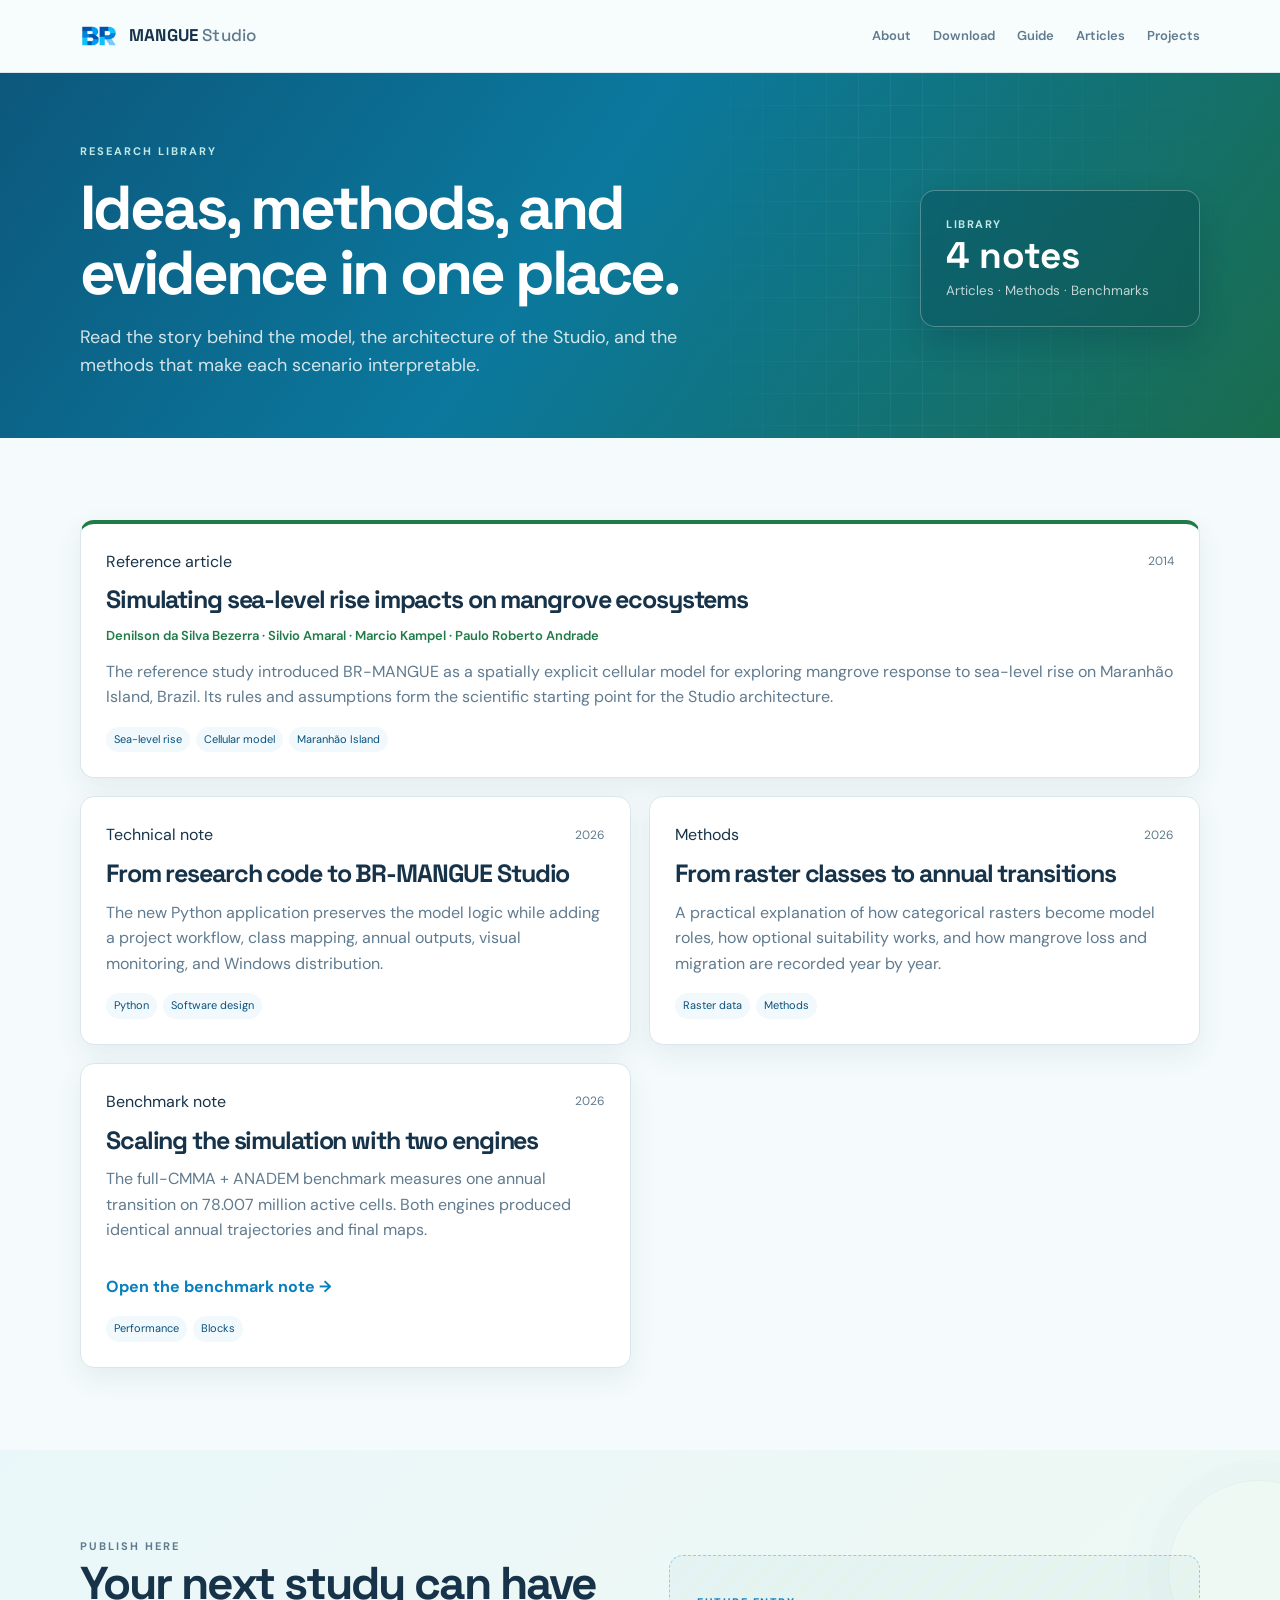
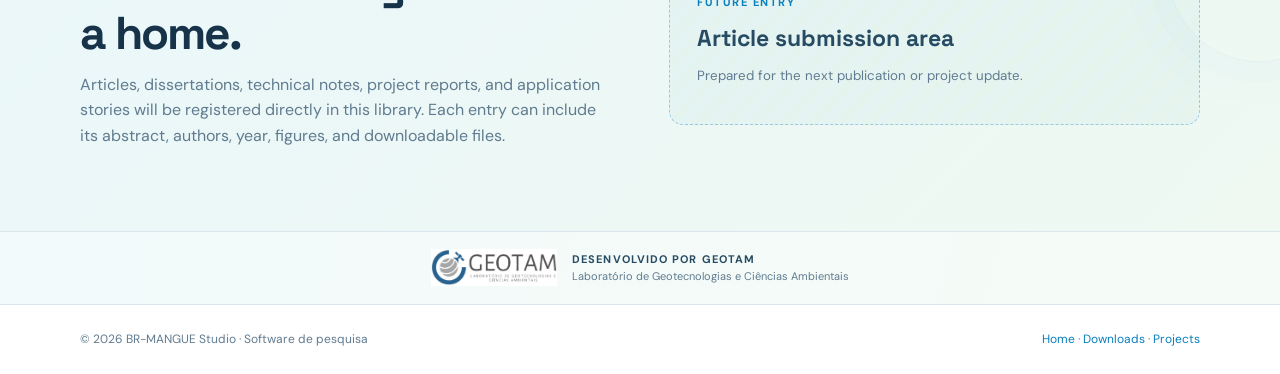
==== commit e39f8704: "Move GEOTAM credit to site footer" ====
--- a/docs/articles.html
+++ b/docs/articles.html
@@ -19,6 +19,14 @@
     <section class="section tinted"><div class="container split"><div><p class="eyebrow">Publish here</p><h2>Your next study can have a home.</h2><p>Articles, dissertations, technical notes, project reports, and application stories will be registered directly in this library. Each entry can include its abstract, authors, year, figures, and downloadable files.</p></div><div class="submission-card"><span>Future entry</span><b>Article submission area</b><small>Prepared for the next publication or project update.</small></div></div></section>
   </main>
 
-  <footer class="site-footer"><div class="container footer-wrap"><span>© 2026 BR-MANGUE Studio · Software de pesquisa</span><span><a href="index.html">Home</a> · <a href="downloads.html">Downloads</a> · <a href="projects.html">Projects</a></span></div></footer>
+  <footer class="site-footer">
+    <div class="geotam-footer">
+      <div class="container geotam-footer-inner">
+        <img src="assets/GEOTAM_logo.jpeg" alt="Logo do GEOTAM">
+        <span><strong>Desenvolvido por GEOTAM</strong><small>Laboratório de Geotecnologias e Ciências Ambientais</small></span>
+      </div>
+    </div>
+    <div class="container footer-wrap"><span>© 2026 BR-MANGUE Studio · Software de pesquisa</span><span><a href="index.html">Home</a> · <a href="downloads.html">Downloads</a> · <a href="projects.html">Projects</a></span></div>
+  </footer>
 </body>
 </html>
--- a/docs/styles.css
+++ b/docs/styles.css
@@ -126,7 +126,14 @@
 .origin-card span { color: var(--blue); font-size: 11px; font-weight: 700; letter-spacing: .14em; text-transform: uppercase; }
 .origin-card b { color: var(--ink); font-family: "Space Grotesk", sans-serif; font-size: 28px; line-height: 1.12; }
 .origin-card small { color: var(--muted); line-height: 1.5; }
-.site-footer { padding: 25px 0; color: var(--muted); font-size: 12px; border-top: 1px solid var(--line); background: #fff; }
+.site-footer { color: var(--muted); font-size: 12px; border-top: 1px solid var(--line); background: #fff; }
+.geotam-footer { border-bottom: 1px solid var(--line); background: linear-gradient(105deg, #f2fafb 0%, #f5fbf6 100%); }
+.geotam-footer-inner { display: flex; align-items: center; justify-content: center; gap: 15px; min-height: 72px; padding: 11px 0; }
+.geotam-footer img { display: block; width: 126px; max-height: 42px; object-fit: contain; }
+.geotam-footer span { display: grid; gap: 1px; text-align: left; }
+.geotam-footer strong { color: var(--ink-soft); font-size: 11px; font-weight: 700; letter-spacing: .1em; text-transform: uppercase; }
+.geotam-footer small { color: var(--muted); font-size: 11px; line-height: 1.35; }
+.footer-wrap { padding: 25px 0; }
 .footer-wrap { display: flex; justify-content: space-between; gap: 20px; }
 .site-footer a { color: var(--blue); transition: color .2s ease; }
 .site-footer a:hover { color: var(--green); }
@@ -153,6 +160,10 @@
   .container { width: min(100% - 32px, 1120px); }
   .nav-wrap { min-height: 64px; }
   .brand { font-size: 15px; }
+  .geotam-footer-inner { justify-content: flex-start; gap: 10px; }
+  .geotam-footer img { width: 108px; }
+  .geotam-footer strong { font-size: 10px; letter-spacing: .07em; }
+  .geotam-footer small { font-size: 10px; }
   .hero h1 { font-size: 40px; }
   .lead { font-size: 18px; }
   .hero-actions { align-items: stretch; flex-direction: column; }
@@ -280,3 +291,66 @@
   .timeline-item { grid-template-columns: 58px 1fr; gap: 10px; }
   .metric-grid, .benchmark-detail { grid-template-columns: 1fr; }
 }
+
+/* Homepage visual language: a quiet ocean palette, a cellular grid, and one useful animation. */
+body { background: #f5fbfc; }
+.site-header { background: rgba(247, 252, 252, .92); }
+.hero { padding: 84px 0 78px; background: linear-gradient(135deg, #e9f8fa 0%, #f9fdfc 48%, #eaf7ef 100%); }
+.hero::before { width: 460px; height: 460px; right: -155px; bottom: -245px; border-color: rgba(16, 117, 137, .14); box-shadow: 0 0 0 40px rgba(16, 117, 137, .035), 0 0 0 82px rgba(16, 117, 137, .022); }
+.hero::after { opacity: .15; background-image: linear-gradient(rgba(8, 127, 190, .2) 1px, transparent 1px), linear-gradient(90deg, rgba(8, 127, 190, .2) 1px, transparent 1px); }
+.hero-copy { padding: 5px 0 0; }
+.hero h1 { max-width: 620px; font-size: clamp(42px, 5vw, 65px); }
+.hero .lead { max-width: 580px; color: #4d7080; }
+.hero-scene-wrap { position: relative; min-width: 0; }
+.hero-scene-card { position: relative; overflow: hidden; padding: 15px 15px 13px; border: 1px solid rgba(15, 108, 126, .18); border-radius: 24px; background: rgba(255, 255, 255, .79); box-shadow: 0 22px 58px rgba(13, 86, 103, .16); }
+.scene-heading { display: flex; align-items: center; justify-content: space-between; gap: 12px; padding: 1px 7px 11px; color: #315d6c; font-size: 11px; font-weight: 700; letter-spacing: .08em; text-transform: uppercase; }
+.scene-live { display: inline-flex; align-items: center; gap: 6px; color: #638694; font-size: 10px; font-weight: 600; letter-spacing: .05em; text-transform: none; }
+.scene-live i { display: inline-block; width: 7px; height: 7px; border-radius: 50%; background: #1d9b76; box-shadow: 0 0 0 4px rgba(29, 155, 118, .13); }
+.hero-demo-gif { display: block; width: 100%; height: auto; border: 1px solid rgba(15, 108, 126, .12); border-radius: 17px; }
+.hero-scene { display: block; width: 100%; height: auto; border-radius: 17px; }
+.scene-backdrop { stroke: rgba(16, 117, 137, .14); stroke-width: 1; }
+.scene-cells rect { fill: #6dbf83; opacity: .72; }
+.scene-tree .scene-trunk { fill: #654f37; }
+.scene-tree .scene-branch { fill: none; stroke: #654f37; stroke-linecap: round; stroke-width: 14; }
+.scene-tree .scene-root { fill: none; stroke: #654f37; stroke-linecap: round; stroke-width: 9; }
+.scene-canopy circle { fill: #17744d; }
+.scene-canopy-light circle { fill: #4da65e; opacity: .85; }
+.hero-water-group { transform-box: fill-box; transform-origin: center bottom; animation: water-rise 9s ease-in-out infinite; }
+.hero-water { fill: url(#scene-water); opacity: .86; }
+.hero-wave { fill: #55cfca; opacity: .7; }
+.hero-wave-line { fill: none; stroke: rgba(219, 255, 247, .85); stroke-linecap: round; stroke-width: 3; stroke-dasharray: 14 12; animation: wave-drift 6s linear infinite; }
+.water-cells rect { fill: #83e0dd; opacity: .55; }
+.scene-legend { fill: #2e6472; font: 600 12px "DM Sans", sans-serif; }
+.scene-legend circle:first-child { fill: #4da65e; }
+.scene-legend circle:nth-of-type(2) { fill: #23b8c7; }
+.scene-caption { margin: 10px 5px 0; color: #64838e; font-size: 11px; line-height: 1.45; }
+.section { padding: 82px 0; }
+.section.tinted { background: linear-gradient(135deg, #eaf7fa 0%, #eff9f2 100%); }
+.section.tinted::after { border-color: rgba(16, 117, 137, .1); }
+.feature-grid article, .benchmark-card { background: rgba(255, 255, 255, .76); }
+.feature-grid article::before, .benchmark-card::before { background: linear-gradient(90deg, #19b8c8, #2b9a65); }
+.example-section { background: #f8fcfc; }
+.example-grid { display: grid; grid-template-columns: minmax(0, .98fr) minmax(0, 1.02fr); align-items: center; gap: 62px; }
+.example-copy h2 { max-width: 520px; }
+.example-copy p:not(.eyebrow) { max-width: 500px; color: var(--muted); }
+.download-band { background: linear-gradient(135deg, #e8f7f8 0%, #f1faf3 100%); }
+.origins-section { background: #f5fbfc; }
+.hero-card { animation: none; }
+
+@keyframes water-rise {
+  0%, 100% { transform: translateY(45px); }
+  50% { transform: translateY(-22px); }
+}
+@keyframes wave-drift { to { stroke-dashoffset: -52px; } }
+
+@media (max-width: 900px) {
+  .example-grid { grid-template-columns: 1fr; gap: 32px; }
+  .example-copy { max-width: 660px; }
+}
+@media (max-width: 820px) {
+  .hero { padding: 63px 0 60px; }
+  .hero-scene-card { max-width: 660px; }
+}
+@media (prefers-reduced-motion: reduce) {
+  .hero-water-group, .hero-wave-line { animation: none; }
+}
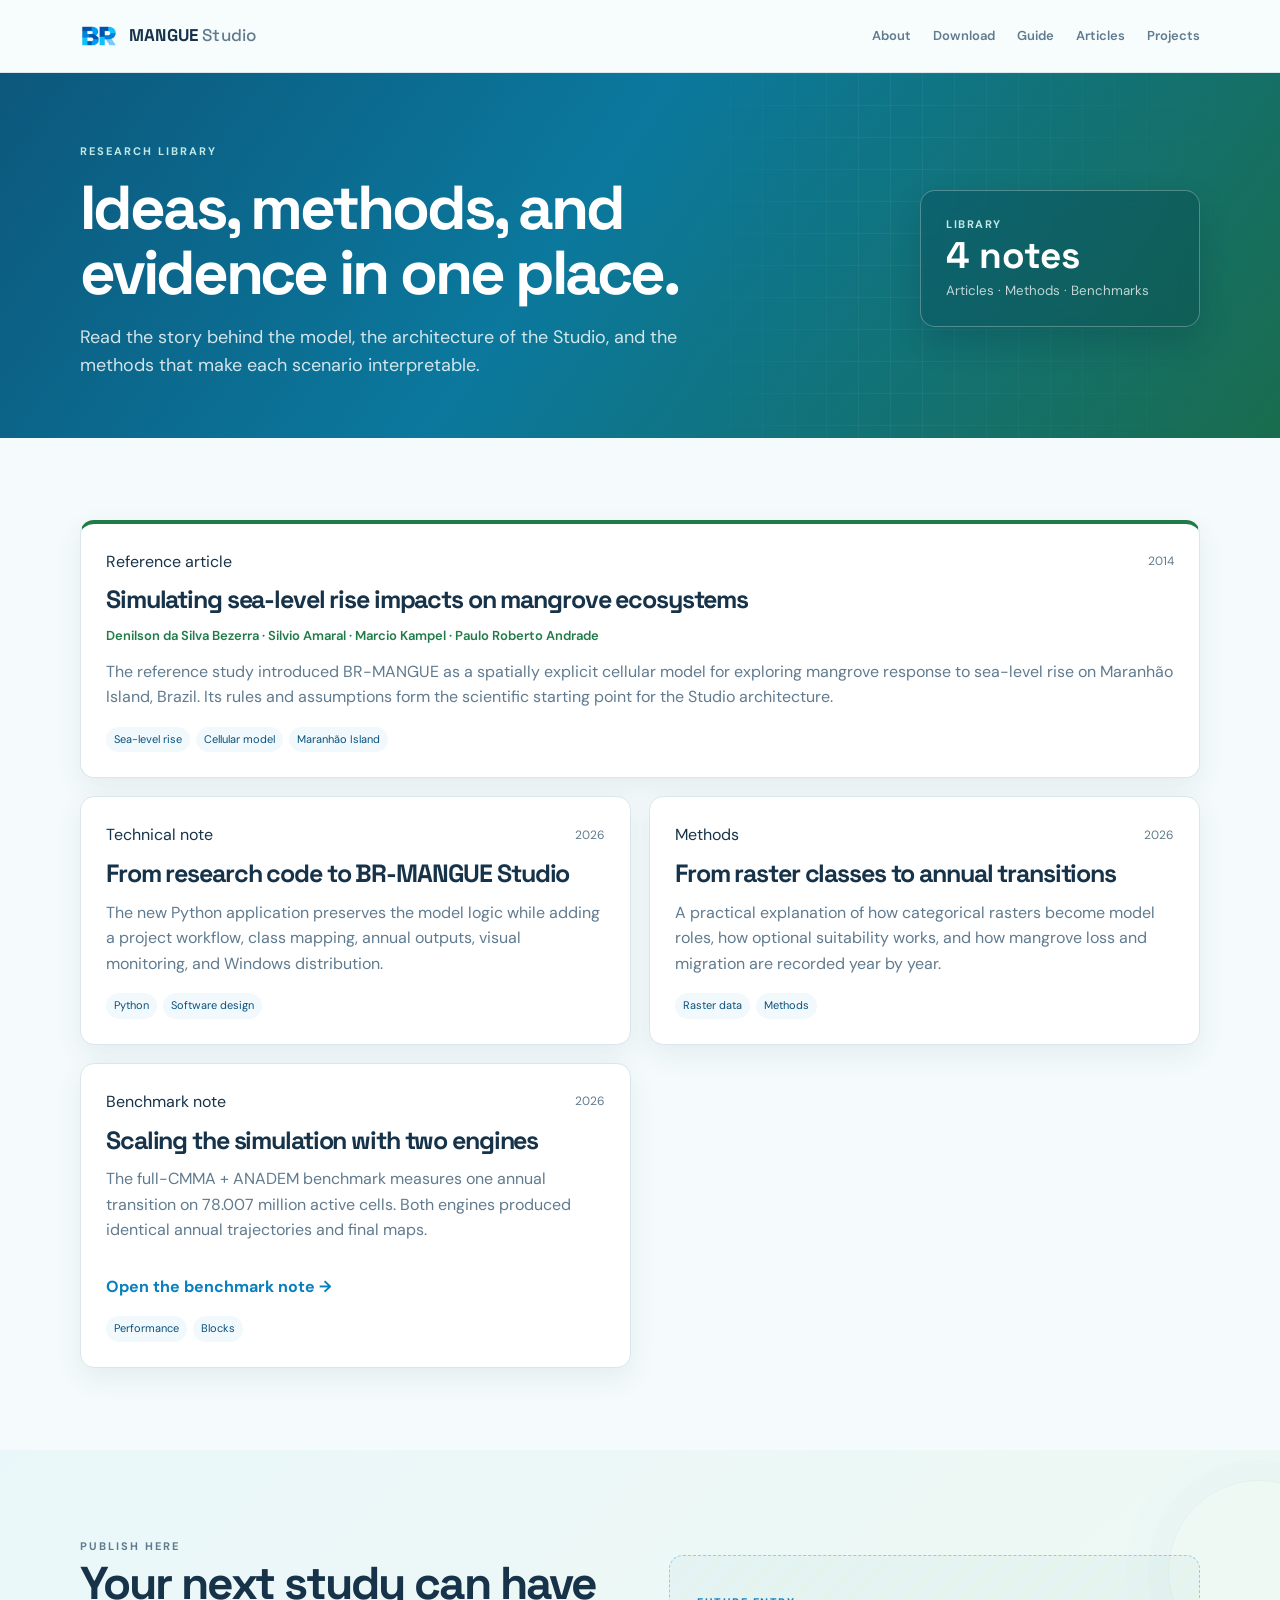
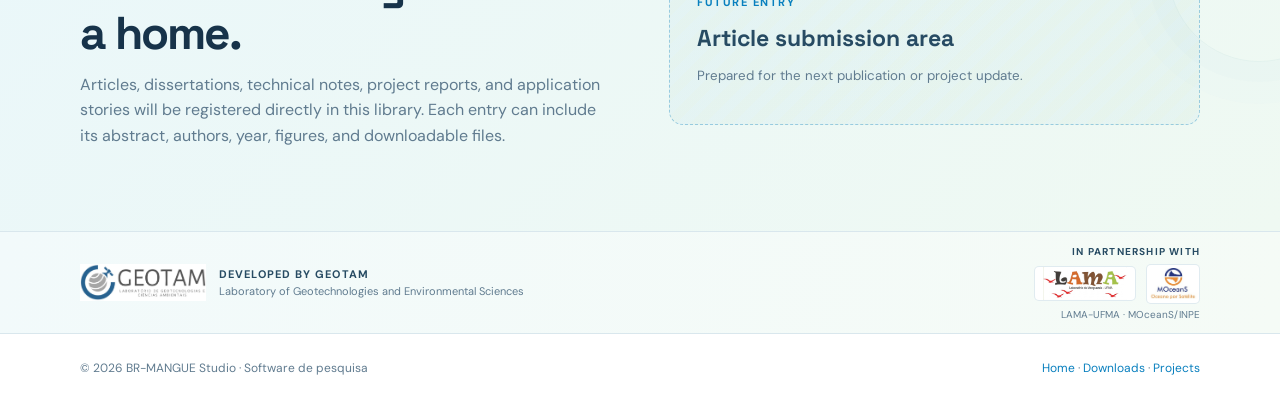
==== commit a08b7254: "Add partner logos to GEOTAM footer" ====
--- a/docs/articles.html
+++ b/docs/articles.html
@@ -22,8 +22,18 @@
   <footer class="site-footer">
     <div class="geotam-footer">
       <div class="container geotam-footer-inner">
-        <img src="assets/GEOTAM_logo.jpeg" alt="Logo do GEOTAM">
-        <span><strong>Desenvolvido por GEOTAM</strong><small>Laboratório de Geotecnologias e Ciências Ambientais</small></span>
+        <div class="geotam-credit">
+          <img src="assets/GEOTAM_logo.jpeg" alt="GEOTAM laboratory logo">
+          <span><strong>Developed by GEOTAM</strong><small>Laboratory of Geotechnologies and Environmental Sciences</small></span>
+        </div>
+        <div class="partner-credit">
+          <span class="partner-label">In partnership with</span>
+          <div class="partner-logos">
+            <img src="assets/LAMA_UFMA_logo.jpg" alt="LAMA-UFMA laboratory logo">
+            <img src="assets/MOceanS_INPE_logo.jpg" alt="MOceanS INPE laboratory logo">
+          </div>
+          <small>LAMA-UFMA · MOceanS/INPE</small>
+        </div>
       </div>
     </div>
     <div class="container footer-wrap"><span>© 2026 BR-MANGUE Studio · Software de pesquisa</span><span><a href="index.html">Home</a> · <a href="downloads.html">Downloads</a> · <a href="projects.html">Projects</a></span></div>
--- a/docs/styles.css
+++ b/docs/styles.css
@@ -128,11 +128,18 @@
 .origin-card small { color: var(--muted); line-height: 1.5; }
 .site-footer { color: var(--muted); font-size: 12px; border-top: 1px solid var(--line); background: #fff; }
 .geotam-footer { border-bottom: 1px solid var(--line); background: linear-gradient(105deg, #f2fafb 0%, #f5fbf6 100%); }
-.geotam-footer-inner { display: flex; align-items: center; justify-content: center; gap: 15px; min-height: 72px; padding: 11px 0; }
+.geotam-footer-inner { display: flex; align-items: center; justify-content: space-between; gap: 28px; min-height: 84px; padding: 12px 0; }
+.geotam-credit, .partner-credit { display: flex; align-items: center; gap: 13px; min-width: 0; }
 .geotam-footer img { display: block; width: 126px; max-height: 42px; object-fit: contain; }
-.geotam-footer span { display: grid; gap: 1px; text-align: left; }
+.geotam-credit > span { display: grid; gap: 1px; text-align: left; }
 .geotam-footer strong { color: var(--ink-soft); font-size: 11px; font-weight: 700; letter-spacing: .1em; text-transform: uppercase; }
 .geotam-footer small { color: var(--muted); font-size: 11px; line-height: 1.35; }
+.partner-credit { display: grid; justify-items: end; gap: 4px; }
+.partner-label { color: var(--ink-soft); font-size: 10px; font-weight: 700; letter-spacing: .12em; text-transform: uppercase; }
+.partner-logos { display: flex; align-items: center; gap: 10px; }
+.partner-logos img { width: 102px; height: 35px; border: 1px solid rgba(217, 231, 237, .8); border-radius: 5px; background: #fff; object-fit: contain; }
+.partner-logos img:last-child { width: 54px; height: 40px; }
+.partner-credit > small { color: var(--muted); font-size: 10px; }
 .footer-wrap { padding: 25px 0; }
 .footer-wrap { display: flex; justify-content: space-between; gap: 20px; }
 .site-footer a { color: var(--blue); transition: color .2s ease; }
@@ -160,10 +167,14 @@
   .container { width: min(100% - 32px, 1120px); }
   .nav-wrap { min-height: 64px; }
   .brand { font-size: 15px; }
-  .geotam-footer-inner { justify-content: flex-start; gap: 10px; }
+  .geotam-footer-inner { align-items: flex-start; flex-direction: column; justify-content: center; gap: 12px; }
+  .geotam-credit { width: 100%; gap: 10px; }
   .geotam-footer img { width: 108px; }
   .geotam-footer strong { font-size: 10px; letter-spacing: .07em; }
   .geotam-footer small { font-size: 10px; }
+  .partner-credit { justify-items: start; }
+  .partner-logos img { width: 94px; height: 32px; }
+  .partner-logos img:last-child { width: 50px; height: 36px; }
   .hero h1 { font-size: 40px; }
   .lead { font-size: 18px; }
   .hero-actions { align-items: stretch; flex-direction: column; }
